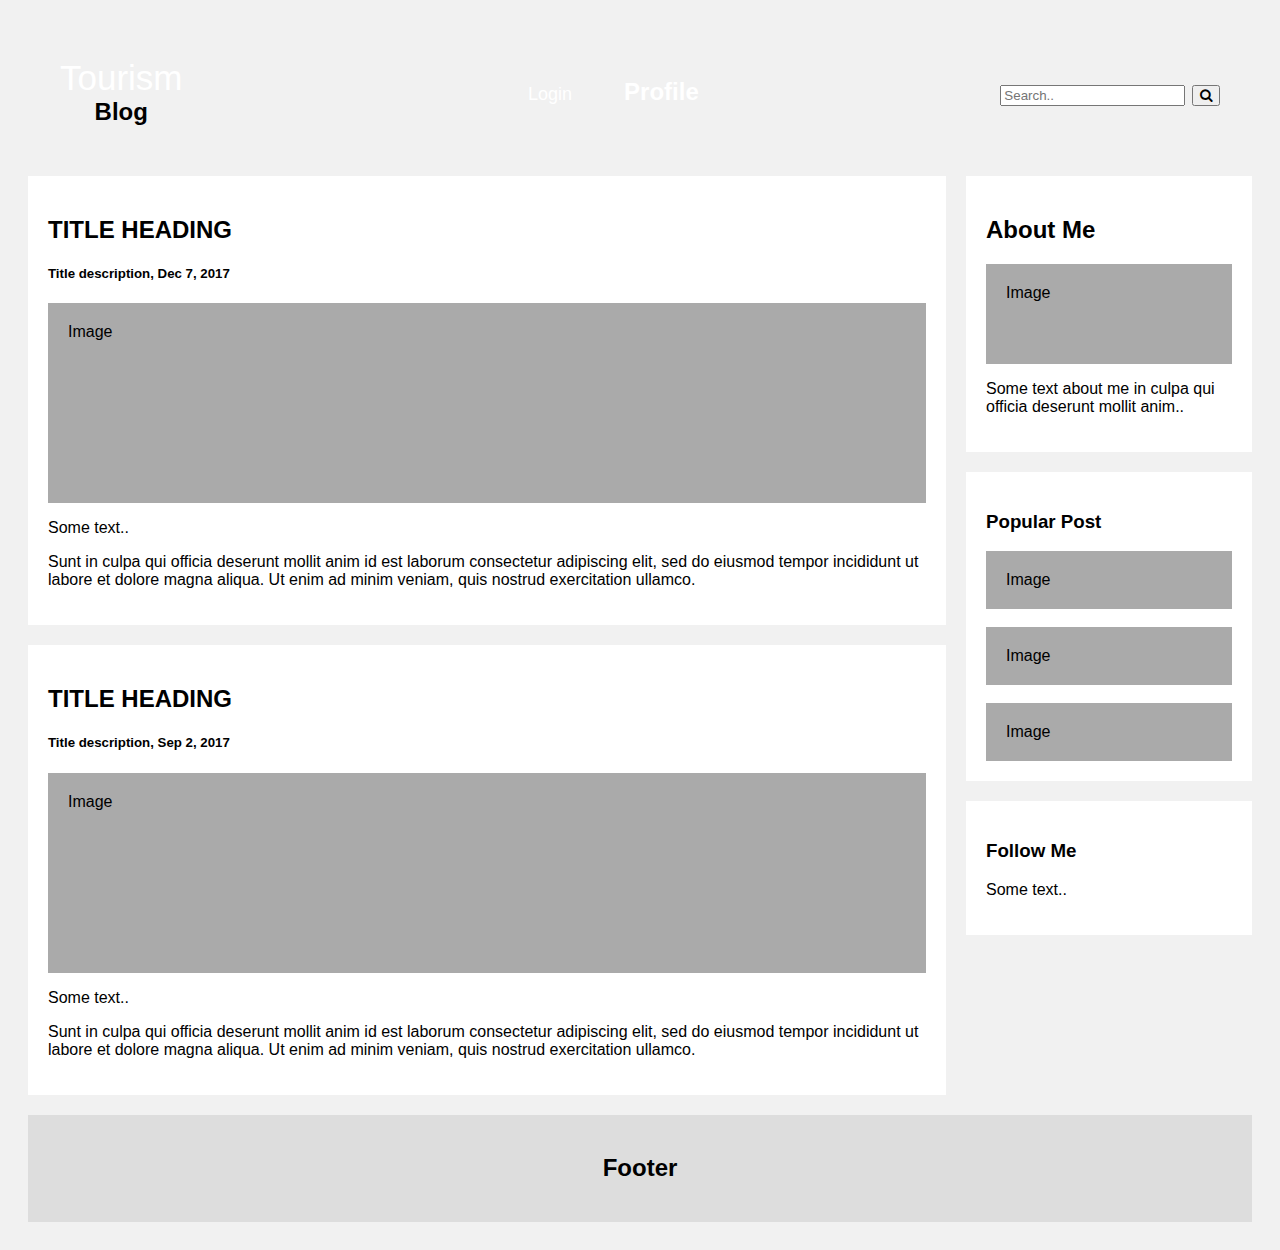
==== pages/blog.html @ 00a3f16c "add blog" ====
<!DOCTYPE html>
<html lang="en">

<head>
    <meta charset="UTF-8">
    <meta http-equiv="X-UA-Compatible" content="IE=edge">
    <meta name="viewport" content="width=device-width, initial-scale=1.0">
    <title>Blog</title>

    <link rel="stylesheet" href="../styles/navigation.css">
    <link rel="stylesheet" href="../styles/blog.css">
    <link rel="stylesheet" href="../styles/dropdown.css">

    <link rel="stylesheet" href="https://cdnjs.cloudflare.com/ajax/libs/font-awesome/4.7.0/css/font-awesome.min.css">
</head>

<body>
    <header class="header">
        <nav>
            <div class="nav-content">
                <div class="logo">
                    <a href="./index.html">Tourism</a>
                    <div>Blog</div>
                </div>
                <ul class="nav-links">
                    <li class="with-dropdown"><a href="./login.html" aria-haspopup="true">Login</a>
                        <ul class="dropdown" aria-label="submenu">
                            <li><a href="./registration.html">Register</a>
                            </li>
                        </ul>
                    </li>
                    <li class="user">Profile</li>
                </ul>

                <div class="search-container">
                    <form action="/action_page.php">
                        <input type="text" placeholder="Search.." name="search">
                        <button type="submit"><i class="fa fa-search"></i></button>
                    </form>
                </div>
            </div>
        </nav>
    </header>


    <div class="row">
        <div class="leftcolumn">
            <div class="card">
                <h2>TITLE HEADING</h2>
                <h5>Title description, Dec 7, 2017</h5>
                <div class="fakeimg" style="height:200px;">Image</div>
                <p>Some text..</p>
                <p>Sunt in culpa qui officia deserunt mollit anim id est laborum consectetur adipiscing elit, sed do
                    eiusmod tempor incididunt ut labore et dolore magna aliqua. Ut enim ad minim veniam, quis nostrud
                    exercitation ullamco.</p>
            </div>
            <div class="card">
                <h2>TITLE HEADING</h2>
                <h5>Title description, Sep 2, 2017</h5>
                <div class="fakeimg" style="height:200px;">Image</div>
                <p>Some text..</p>
                <p>Sunt in culpa qui officia deserunt mollit anim id est laborum consectetur adipiscing elit, sed do
                    eiusmod tempor incididunt ut labore et dolore magna aliqua. Ut enim ad minim veniam, quis nostrud
                    exercitation ullamco.</p>
            </div>
        </div>
        <div class="rightcolumn">
            <div class="card">
                <h2>About Me</h2>
                <div class="fakeimg" style="height:100px;">Image</div>
                <p>Some text about me in culpa qui officia deserunt mollit anim..</p>
            </div>
            <div class="card">
                <h3>Popular Post</h3>
                <div class="fakeimg">Image</div><br>
                <div class="fakeimg">Image</div><br>
                <div class="fakeimg">Image</div>
            </div>
            <div class="card">
                <h3>Follow Me</h3>
                <p>Some text..</p>
            </div>
        </div>
    </div>

    <div class="footer">
        <h2>Footer</h2>
    </div>

    <!-- <script src="../scripts/navMenu.js"></script> -->
</body>

</html>
---- styles/navigation.css ----
.header {
    text-align : center;
    width      : 100%;
    position   : absolute;
    top        : 100px;
    left       : 0;
    z-index    : 1000;
    font-size  : 24px;
    font-weight: 600;
}


nav {
    position: fixed;
    left    : 0;
    top     : 0;
    width   : 100%;

    padding: 10px;
}

.sticky {
    background: #fff;
}

nav .nav-content {
    display        : flex;
    align-items    : center;
    justify-content: space-between;
    height         : 100%;
    max-width      : 1160px;
    margin         : auto;
}

.nav-content .logo a {
    font-size      : 35px;
    font-weight    : 500;
    color          : #fff;
    text-decoration: none;
}


.nav-content .nav-links {
    display    : flex;
    align-items: center;
}

.nav-content .nav-links li {
    list-style: none;
    margin    : 0 8px;
}

.nav-links li a {
    font-size      : 18px;
    font-weight    : 500;
    color          : #fff;
    padding        : 10px 4px;
    text-decoration: none;
}

.sticky .nav-links li a,
.sticky .nav-content .logo a {
    color: black;
}
---- styles/blog.css ----
* {
    box-sizing: border-box;
}


.header {
    position: inherit;
}

nav {
    position: inherit;
}

/* Add a gray background color with some padding */
body {
    font-family: Arial;
    padding    : 20px;
    background : #f1f1f1;
}

/* Create two unequal columns that floats next to each other */
/* Left column */
.leftcolumn {
    float: left;
    width: 75%;
}

/* Right column */
.rightcolumn {
    float       : left;
    width       : 25%;
    padding-left: 20px;
}

/* Fake image */
.fakeimg {
    background-color: #aaa;
    width           : 100%;
    padding         : 20px;
}

/* Add a card effect for articles */
.card {
    background-color: white;
    padding         : 20px;
    margin-top      : 20px;
}

/* Clear floats after the columns */
.row:after {
    content: "";
    display: table;
    clear  : both;
}

/* Footer */
.footer {
    padding   : 20px;
    text-align: center;
    background: #ddd;
    margin-top: 20px;
}

/* Responsive layout - when the screen is less than 800px wide, make the two columns stack on top of each other instead of next to each other */
@media screen and (max-width: 800px) {

    .leftcolumn,
    .rightcolumn {
        width  : 100%;
        padding: 0;
    }
}
---- styles/dropdown.css ----
ul li ul {
    background: #b9b9b973;
    visibility: hidden;
    opacity   : 0;
    min-width : 5rem;
    position  : absolute;
    transition: all 0.5s ease;
    margin-top: 1rem;
    left      : 0;
    display   : none;
}

ul li:hover>ul,
ul li:focus-within>ul,
ul li ul:hover,
ul li ul:focus {
    visibility: visible;
    opacity   : 1;
    display   : block;
}

li  {
    color: #fff;
    
    display: block;
    float: left;
    padding: 1rem;
    position: relative;
    text-decoration: none;
    transition-duration: 0.5s;
  }
    
  li a {
    color: #fff;
  }

ul li ul li {
    clear: both;
    width: 100%;
}

li:hover,
li:focus-within {
    background: red;
    cursor    : pointer;
}
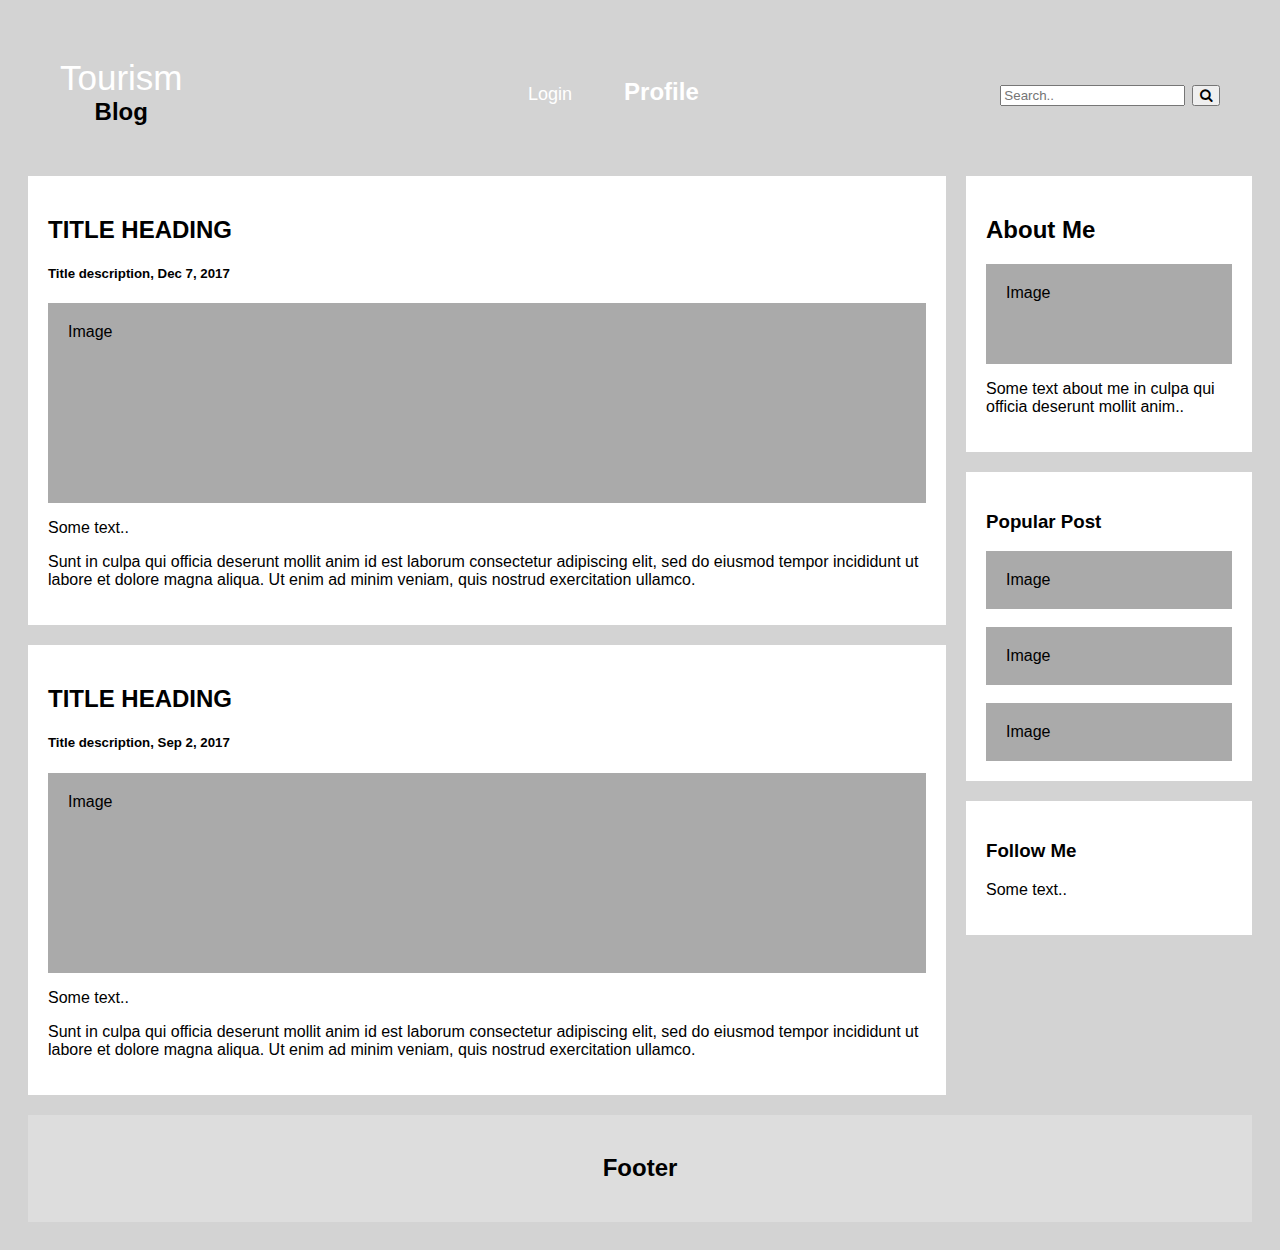
==== commit 0bde6f54: "Add card" ====
--- a/pages/blog.html
+++ b/pages/blog.html
@@ -10,6 +10,8 @@
     <link rel="stylesheet" href="../styles/navigation.css">
     <link rel="stylesheet" href="../styles/blog.css">
     <link rel="stylesheet" href="../styles/dropdown.css">
+
+    <link rel="stylesheet" href="../styles/card.css">
 
     <link rel="stylesheet" href="https://cdnjs.cloudflare.com/ajax/libs/font-awesome/4.7.0/css/font-awesome.min.css">
 </head>
@@ -42,17 +44,19 @@
         </nav>
     </header>
 
-
+    <!-- https://www.w3schools.com/howto/howto_css_blog_layout.asp -->
     <div class="row">
         <div class="leftcolumn">
             <div class="card">
-                <h2>TITLE HEADING</h2>
+                <a href="./card.html">
+                    <h2>TITLE HEADING</h2>
                 <h5>Title description, Dec 7, 2017</h5>
                 <div class="fakeimg" style="height:200px;">Image</div>
                 <p>Some text..</p>
                 <p>Sunt in culpa qui officia deserunt mollit anim id est laborum consectetur adipiscing elit, sed do
                     eiusmod tempor incididunt ut labore et dolore magna aliqua. Ut enim ad minim veniam, quis nostrud
                     exercitation ullamco.</p>
+                </a>
             </div>
             <div class="card">
                 <h2>TITLE HEADING</h2>
--- a/styles/blog.css
+++ b/styles/blog.css
@@ -3,13 +3,6 @@
 }
 
 
-.header {
-    position: inherit;
-}
-
-nav {
-    position: inherit;
-}
 
 /* Add a gray background color with some padding */
 body {
@@ -32,18 +25,9 @@
     padding-left: 20px;
 }
 
-/* Fake image */
-.fakeimg {
-    background-color: #aaa;
-    width           : 100%;
-    padding         : 20px;
-}
-
-/* Add a card effect for articles */
-.card {
-    background-color: white;
-    padding         : 20px;
-    margin-top      : 20px;
+a {
+    color: black;
+    text-decoration: none;
 }
 
 /* Clear floats after the columns */
--- a/styles/card.css
+++ b/styles/card.css
@@ -0,0 +1,29 @@
+* {
+    box-sizing: border-box;
+}
+
+body {
+    background-color: lightgray;
+}
+
+.header {
+    position: inherit;
+}
+
+nav {
+    position: inherit;
+}
+
+/* Fake image */
+.fakeimg {
+    background-color: #aaa;
+    width           : 100%;
+    padding         : 20px;
+}
+
+/* Add a card effect for articles */
+.card {
+    background-color: white;
+    padding         : 20px;
+    margin-top      : 20px;
+}
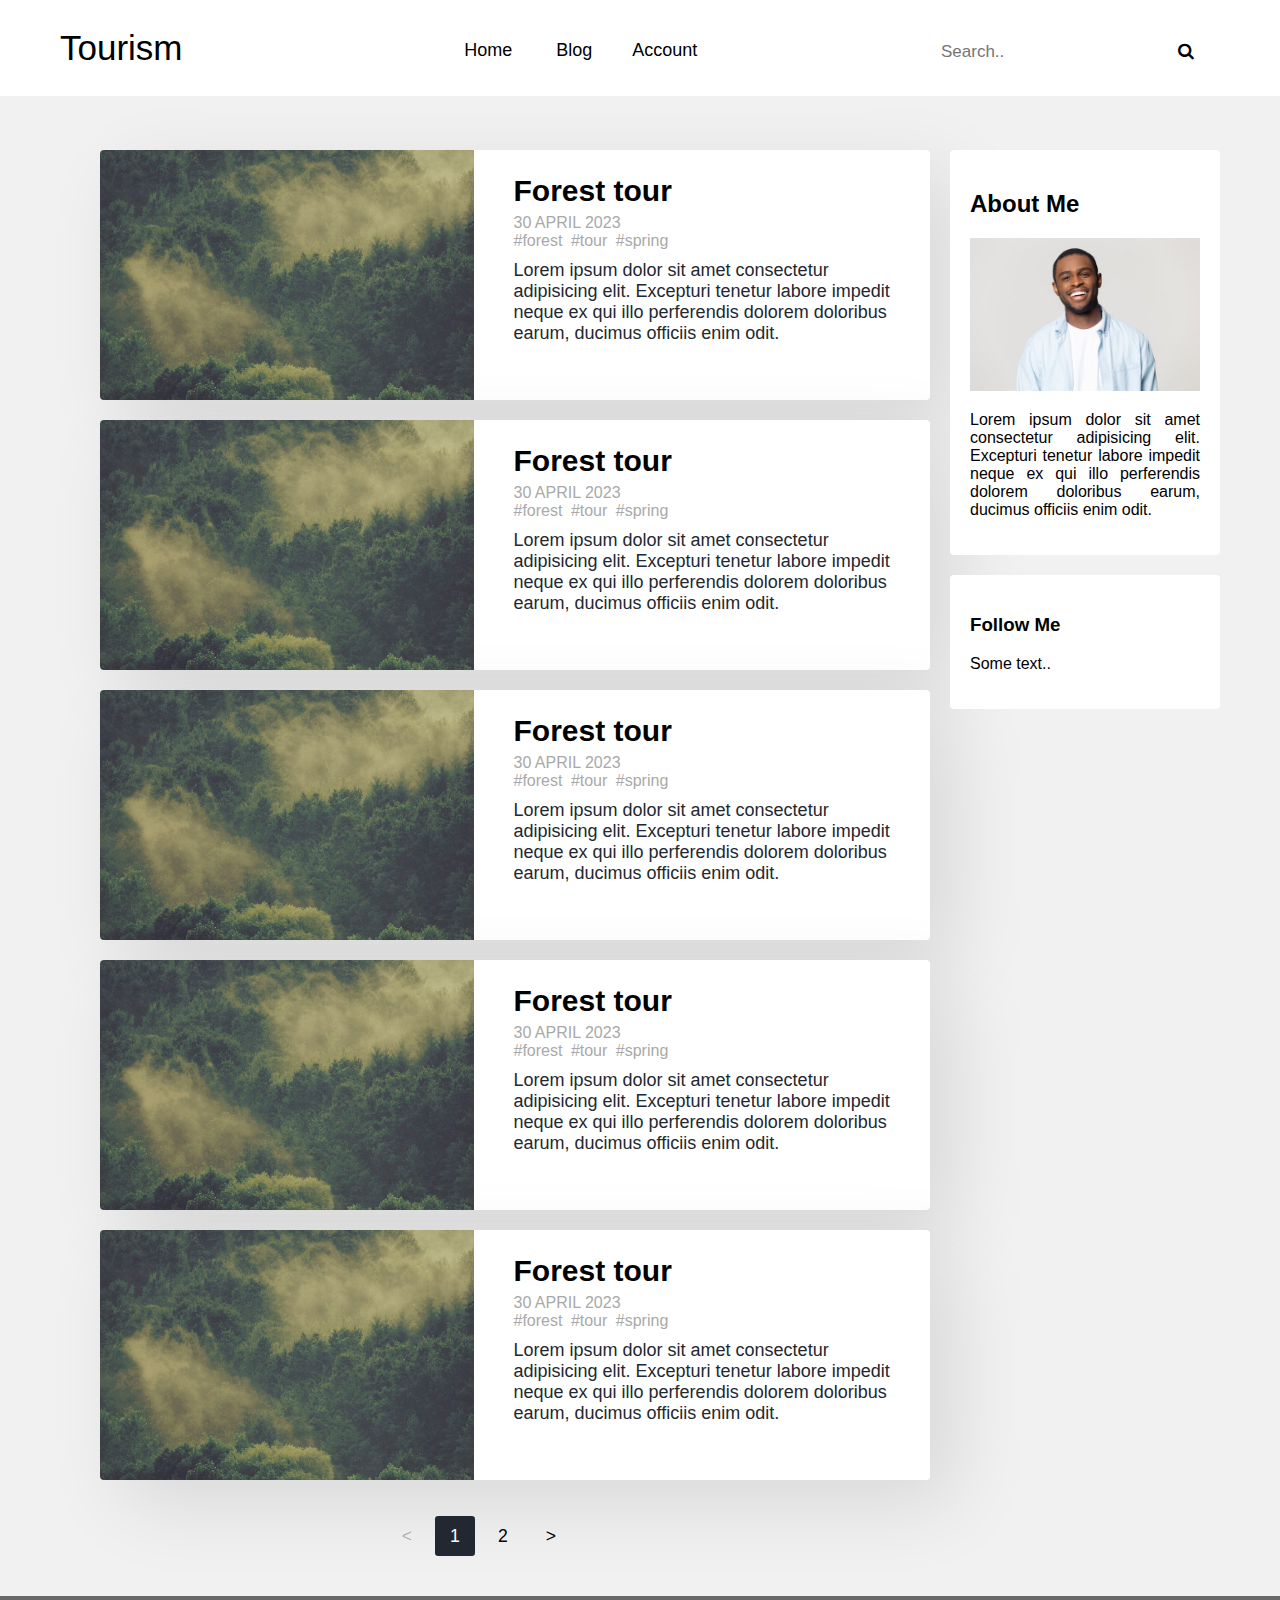
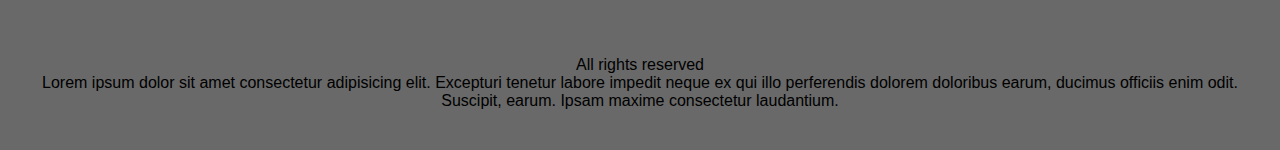
==== commit 16be2d0b: "design" ====
--- a/pages/blog.html
+++ b/pages/blog.html
@@ -10,30 +10,32 @@
     <link rel="stylesheet" href="../styles/navigation.css">
     <link rel="stylesheet" href="../styles/blog.css">
     <link rel="stylesheet" href="../styles/dropdown.css">
-
-    <link rel="stylesheet" href="../styles/card.css">
+    <link rel="stylesheet" href="../styles/searchbar.css">
+    <link rel="stylesheet" href="../styles/pagination.css">
+
 
     <link rel="stylesheet" href="https://cdnjs.cloudflare.com/ajax/libs/font-awesome/4.7.0/css/font-awesome.min.css">
 </head>
 
 <body>
     <header class="header">
-        <nav>
+        <nav class="head-nav">
             <div class="nav-content">
                 <div class="logo">
                     <a href="./index.html">Tourism</a>
-                    <div>Blog</div>
                 </div>
                 <ul class="nav-links">
-                    <li class="with-dropdown"><a href="./login.html" aria-haspopup="true">Login</a>
-                        <ul class="dropdown" aria-label="submenu">
-                            <li><a href="./registration.html">Register</a>
-                            </li>
-                        </ul>
-                    </li>
-                    <li class="user">Profile</li>
+                    <li><a href="./index.html">Home</a></li>
+                    <li><a href="./blog.html">Blog</a></li>
+                    <div class="dropdown">
+                        <button class="dropbtn">Account</button>
+                        <div class="dropdown-content">
+                            <a href="./login.html">Login</a>
+                            <a href="./registration.html">Registration</a>
+                        </div>
+                    </div>
                 </ul>
-
+                <!--https://www.w3schools.com/howto/howto_css_searchbar.asp-->
                 <div class="search-container">
                     <form action="/action_page.php">
                         <input type="text" placeholder="Search.." name="search">
@@ -44,41 +46,202 @@
         </nav>
     </header>
 
-    <!-- https://www.w3schools.com/howto/howto_css_blog_layout.asp -->
+
     <div class="row">
         <div class="leftcolumn">
-            <div class="card">
-                <a href="./card.html">
-                    <h2>TITLE HEADING</h2>
-                <h5>Title description, Dec 7, 2017</h5>
-                <div class="fakeimg" style="height:200px;">Image</div>
-                <p>Some text..</p>
-                <p>Sunt in culpa qui officia deserunt mollit anim id est laborum consectetur adipiscing elit, sed do
-                    eiusmod tempor incididunt ut labore et dolore magna aliqua. Ut enim ad minim veniam, quis nostrud
-                    exercitation ullamco.</p>
-                </a>
-            </div>
-            <div class="card">
-                <h2>TITLE HEADING</h2>
-                <h5>Title description, Sep 2, 2017</h5>
-                <div class="fakeimg" style="height:200px;">Image</div>
-                <p>Some text..</p>
-                <p>Sunt in culpa qui officia deserunt mollit anim id est laborum consectetur adipiscing elit, sed do
-                    eiusmod tempor incididunt ut labore et dolore magna aliqua. Ut enim ad minim veniam, quis nostrud
-                    exercitation ullamco.</p>
-            </div>
+            <ul id="paginated-list" data-current-page="1" aria-live="polite">
+                <div class="card123">
+                    <img src="../img/intro.jpg" class="card__image" alt="brown couch" />
+                    <div class="card__content">
+                        <h4 class="card__title">Forest tour</h4>
+                        <time datetime="2021-03-30" class="card__date">30 april 2023</time>
+                        <div calss="links">
+                            <a>#forest</a>
+                            <a>#tour</a>
+                            <a>#spring</a>
+                        </div>
+
+                        <p>
+                            Lorem ipsum dolor sit amet consectetur adipisicing elit. Excepturi tenetur labore impedit neque ex qui illo
+                            perferendis dolorem doloribus earum, ducimus officiis enim odit.
+                        </p>
+                    </div>
+                </div>
+                <div class="card123">
+                    <img src="../img/intro.jpg" class="card__image" alt="brown couch" />
+                    <div class="card__content">
+                        <h4 class="card__title">Forest tour</h4>
+                        <time datetime="2021-03-30" class="card__date">30 april 2023</time>
+                        <div calss="links">
+                            <a>#forest</a>
+                            <a>#tour</a>
+                            <a>#spring</a>
+                        </div>
+
+                        <p>
+                            Lorem ipsum dolor sit amet consectetur adipisicing elit. Excepturi tenetur labore impedit neque ex qui illo
+                            perferendis dolorem doloribus earum, ducimus officiis enim odit.
+                        </p>
+                    </div>
+                </div>
+                <div class="card123">
+                    <img src="../img/intro.jpg" class="card__image" alt="brown couch" />
+                    <div class="card__content">
+                        <h4 class="card__title">Forest tour</h4>
+                        <time datetime="2021-03-30" class="card__date">30 april 2023</time>
+                        <div calss="links">
+                            <a>#forest</a>
+                            <a>#tour</a>
+                            <a>#spring</a>
+                        </div>
+
+                        <p>
+                            Lorem ipsum dolor sit amet consectetur adipisicing elit. Excepturi tenetur labore impedit neque ex qui illo
+                            perferendis dolorem doloribus earum, ducimus officiis enim odit.
+                        </p>
+                    </div>
+                </div>
+                <div class="card123">
+                    <img src="../img/intro.jpg" class="card__image" alt="brown couch" />
+                    <div class="card__content">
+                        <h4 class="card__title">Forest tour</h4>
+                        <time datetime="2021-03-30" class="card__date">30 april 2023</time>
+                        <div calss="links">
+                            <a>#forest</a>
+                            <a>#tour</a>
+                            <a>#spring</a>
+                        </div>
+
+                        <p>
+                            Lorem ipsum dolor sit amet consectetur adipisicing elit. Excepturi tenetur labore impedit neque ex qui illo
+                            perferendis dolorem doloribus earum, ducimus officiis enim odit.
+                        </p>
+                    </div>
+                </div>
+                <div class="card123">
+                    <img src="../img/intro.jpg" class="card__image" alt="brown couch" />
+                    <div class="card__content">
+                        <h4 class="card__title">Forest tour</h4>
+                        <time datetime="2021-03-30" class="card__date">30 april 2023</time>
+                        <div calss="links">
+                            <a>#forest</a>
+                            <a>#tour</a>
+                            <a>#spring</a>
+                        </div>
+
+                        <p>
+                            Lorem ipsum dolor sit amet consectetur adipisicing elit. Excepturi tenetur labore impedit neque ex qui illo
+                            perferendis dolorem doloribus earum, ducimus officiis enim odit.
+                        </p>
+                    </div>
+                </div>
+                <div class="card123">
+                    <img src="../img/intro.jpg" class="card__image" alt="brown couch" />
+                    <div class="card__content">
+                        <h4 class="card__title">Forest tour</h4>
+                        <time datetime="2021-03-30" class="card__date">30 april 2023</time>
+                        <div calss="links">
+                            <a>#forest</a>
+                            <a>#tour</a>
+                            <a>#spring</a>
+                        </div>
+
+                        <p>
+                            Lorem ipsum dolor sit amet consectetur adipisicing elit. Excepturi tenetur labore impedit neque ex qui illo
+                            perferendis dolorem doloribus earum, ducimus officiis enim odit.
+                        </p>
+                    </div>
+                </div>
+                <div class="card123">
+                    <img src="../img/intro.jpg" class="card__image" alt="brown couch" />
+                    <div class="card__content">
+                        <h4 class="card__title">Forest tour</h4>
+                        <time datetime="2021-03-30" class="card__date">30 april 2023</time>
+                        <div calss="links">
+                            <a>#forest</a>
+                            <a>#tour</a>
+                            <a>#spring</a>
+                        </div>
+
+                        <p>
+                            Lorem ipsum dolor sit amet consectetur adipisicing elit. Excepturi tenetur labore impedit neque ex qui illo
+                            perferendis dolorem doloribus earum, ducimus officiis enim odit.
+                        </p>
+                    </div>
+                </div>
+                <div class="card123">
+                    <img src="../img/intro.jpg" class="card__image" alt="brown couch" />
+                    <div class="card__content">
+                        <h4 class="card__title">Forest tour</h4>
+                        <time datetime="2021-03-30" class="card__date">30 april 2023</time>
+                        <div calss="links">
+                            <a>#forest</a>
+                            <a>#tour</a>
+                            <a>#spring</a>
+                        </div>
+
+                        <p>
+                            Lorem ipsum dolor sit amet consectetur adipisicing elit. Excepturi tenetur labore impedit neque ex qui illo
+                            perferendis dolorem doloribus earum, ducimus officiis enim odit.
+                        </p>
+                    </div>
+                </div>
+                <div class="card123">
+                    <img src="../img/intro.jpg" class="card__image" alt="brown couch" />
+                    <div class="card__content">
+                        <h4 class="card__title">Forest tour</h4>
+                        <time datetime="2021-03-30" class="card__date">30 april 2023</time>
+                        <div calss="links">
+                            <a>#forest</a>
+                            <a>#tour</a>
+                            <a>#spring</a>
+                        </div>
+
+                        <p>
+                            Lorem ipsum dolor sit amet consectetur adipisicing elit. Excepturi tenetur labore impedit neque ex qui illo
+                            perferendis dolorem doloribus earum, ducimus officiis enim odit.
+                        </p>
+                    </div>
+                </div><div class="card123 hiden">
+                    <img src="../img/intro.jpg" class="card__image" alt="brown couch" />
+                    <div class="card__content">
+                        <h4 class="card__title">Forest tour</h4>
+                        <time datetime="2021-03-30" class="card__date">30 april 2023</time>
+                        <div calss="links">
+                            <a>#forest</a>
+                            <a>#tour</a>
+                            <a>#spring</a>
+                        </div>
+
+                        <p>
+                            123Lorem ipsum dolor sit amet consectetur adipisicing elit. Excepturi tenetur labore impedit neque ex qui illo
+                            perferendis dolorem doloribus earum, ducimus officiis enim odit.
+                        </p>
+                    </div>
+                </div>
+            </ul>
+            <nav class="pagination-container">
+                  <button class="pagination-button" id="prev-button" aria-label="Previous page" title="Previous page">
+                        &lt;
+                  </button>
+
+                  <div id="pagination-numbers">
+
+                  </div>
+
+                  <button class="pagination-button" id="next-button" aria-label="Next page" title="Next page">
+                        &gt;
+                  </button>
+            </nav>
         </div>
         <div class="rightcolumn">
             <div class="card">
                 <h2>About Me</h2>
-                <div class="fakeimg" style="height:100px;">Image</div>
-                <p>Some text about me in culpa qui officia deserunt mollit anim..</p>
-            </div>
-            <div class="card">
-                <h3>Popular Post</h3>
-                <div class="fakeimg">Image</div><br>
-                <div class="fakeimg">Image</div><br>
-                <div class="fakeimg">Image</div>
+                <img src="../img/man-img.jpg" class="about-img" alt="brown couch" />
+                <p>
+                    Lorem ipsum dolor sit amet consectetur adipisicing elit. Excepturi tenetur labore impedit neque ex qui illo
+                    perferendis dolorem doloribus earum, ducimus officiis enim odit.
+                </p>
             </div>
             <div class="card">
                 <h3>Follow Me</h3>
@@ -87,11 +250,18 @@
         </div>
     </div>
 
+
+
     <div class="footer">
-        <h2>Footer</h2>
+        <footer class="footer">
+            All rights reserved<br />
+            Lorem ipsum dolor sit amet consectetur adipisicing elit. Excepturi tenetur labore impedit neque ex qui illo
+            perferendis dolorem doloribus earum, ducimus officiis enim odit. Suscipit, earum. Ipsam maxime consectetur
+            laudantium.
+        </footer>
     </div>
 
-    <!-- <script src="../scripts/navMenu.js"></script> -->
+    <script src="../scripts/pagination.js"></script>
 </body>
 
 </html>
--- a/styles/navigation.css
+++ b/styles/navigation.css
@@ -10,20 +10,18 @@
 }
 
 
-nav {
+.head-nav {
     position: fixed;
-    left    : 0;
-    top     : 0;
-    width   : 100%;
-
+    left: 0;
+    top: 0;
+    width: 100%;
+    background: #fff;
     padding: 10px;
 }
 
-.sticky {
-    background: #fff;
-}
 
-nav .nav-content {
+
+.head-nav .nav-content {
     display        : flex;
     align-items    : center;
     justify-content: space-between;
@@ -33,9 +31,9 @@
 }
 
 .nav-content .logo a {
-    font-size      : 35px;
-    font-weight    : 500;
-    color          : #fff;
+    font-size: 35px;
+    font-weight: 500;
+    color: black;
     text-decoration: none;
 }
 
@@ -47,18 +45,20 @@
 
 .nav-content .nav-links li {
     list-style: none;
-    margin    : 0 8px;
+    margin    : 0 18px;
 }
 
 .nav-links li a {
-    font-size      : 18px;
-    font-weight    : 500;
-    color          : #fff;
-    padding        : 10px 4px;
+    font-size: 18px;
+    font-weight: 500;
+    color: black;
+    padding: 10px 4px;
     text-decoration: none;
 }
 
-.sticky .nav-links li a,
-.sticky .nav-content .logo a {
-    color: black;
+.nav-links li a:hover {
+    text-decoration: underline black;
 }
+
+
+
--- a/styles/blog.css
+++ b/styles/blog.css
@@ -3,13 +3,20 @@
 }
 
 
+.header {
+    position: inherit;
+}
+
 
 /* Add a gray background color with some padding */
 body {
-    font-family: Arial;
-    padding    : 20px;
-    background : #f1f1f1;
+    font-family: 'Open Sans', sans-serif;
+    font-size: 16px;
+    background: #f1f1f1;
+    margin: 0;
 }
+
+
 
 /* Create two unequal columns that floats next to each other */
 /* Left column */
@@ -25,9 +32,111 @@
     padding-left: 20px;
 }
 
-a {
-    color: black;
-    text-decoration: none;
+/* Fake image */
+.fakeimg {
+    background-color: #aaa;
+    width           : 100%;
+    padding         : 20px;
+}
+
+/* Add a card effect for articles */
+.card {
+    background-color: white;
+    padding         : 20px;
+    margin-top      : 20px;
+    border-radius: 4px;
+}
+
+.card p{
+    text-align: justify;
+}
+
+.card123 {
+    border-radius: 4px;
+    max-width: 960px;
+    box-shadow: 24px 24px 80px rgba(0,0,0,0.1);
+    /*  padding: 20px 20px 28px 20px;*/
+    box-sizing: border-box;
+    display: flex;
+    flex-direction: row;
+    align-items: start;
+    margin-top: 20px;
+    /*padding: 32px;*/
+    background-color: white;
+    min-height: 250px;
+}
+
+.card__image {
+    border-bottom-left-radius: 4px;
+    border-top-left-radius: 4px;
+    max-height: 200px;
+    object-fit: cover;
+    width: 45%;
+    min-height: 250px;
+    margin-bottom: 0;
+}
+
+.card__content {
+    width: 55%;
+    padding: 24px;
+    padding-left: 40px;
+}
+
+.card__content a {
+    margin-right: 4px;
+    font-size: 16px;
+    font-weight: normal;
+    color: #A9A9A9;
+}
+
+.card__content a:hover {
+     color: #222831;
+}
+
+.card__content p {
+    font-size: 18px;
+    font-weight: normal;
+    margin: 10px 0 10px 0;
+    color: #222831;
+}
+
+.card__date {
+    display: block;
+    text-transform: uppercase;
+    font-size: 16px;
+    font-weight: 100;
+    /*    margin-bottom: 6px;*/
+    margin-top: 6px;
+    color: #A9A9A9;
+}
+
+.card__title {
+    box-decoration-break: clone;
+    font-size: 30px;
+    margin: 0;
+    font-weight: 600;
+    padding: 0 4px;
+    margin-left: -4px;
+}
+
+.links {
+    display: flex;
+    align-items: normal;
+
+}
+
+.about-img {
+    width: 100%;
+}
+
+.row {
+    padding-top: 130px;
+    display: flex;
+    align-items: normal;
+    justify-content: space-between;
+    height: 100%;
+    max-width: 1160px;
+    margin: auto;
 }
 
 /* Clear floats after the columns */
@@ -39,9 +148,9 @@
 
 /* Footer */
 .footer {
-    padding   : 20px;
+    padding: 20px;
     text-align: center;
-    background: #ddd;
+    background: #696969;
     margin-top: 20px;
 }
 
--- a/styles/dropdown.css
+++ b/styles/dropdown.css
@@ -1,46 +1,50 @@
-ul li ul {
-    background: #b9b9b973;
-    visibility: hidden;
-    opacity   : 0;
-    min-width : 5rem;
-    position  : absolute;
-    transition: all 0.5s ease;
-    margin-top: 1rem;
-    left      : 0;
-    display   : none;
+.dropbtn {
+    background-color: white;
+    color: black;
+    padding: 0 18px;
+    font-size: 18px;
+    font-weight: 500;
+    border: none;
 }
 
-ul li:hover>ul,
-ul li:focus-within>ul,
-ul li ul:hover,
-ul li ul:focus {
-    visibility: visible;
-    opacity   : 1;
-    display   : block;
+    .dropbtn:hover {
+        text-decoration: underline black;
+    }
+
+/* The container <div> - needed to position the dropdown content */
+.dropdown {
+    position: relative;
+    display: inline-block;
 }
 
-li  {
-    color: #fff;
-    
-    display: block;
-    float: left;
-    padding: 1rem;
-    position: relative;
-    text-decoration: none;
-    transition-duration: 0.5s;
-  }
-    
-  li a {
-    color: #fff;
-  }
-
-ul li ul li {
-    clear: both;
-    width: 100%;
+/* Dropdown Content (Hidden by Default) */
+.dropdown-content {
+    display: none;
+    position: absolute;
+    background-color: white;
+    min-width: 160px;
+    box-shadow: 0px 8px 16px 0px rgba(0,0,0,0.2);
+    z-index: 1;
 }
 
-li:hover,
-li:focus-within {
-    background: red;
-    cursor    : pointer;
+    /* Links inside the dropdown */
+    .dropdown-content a {
+        color: black;
+        font-size: 18px;
+        font-weight: 500;
+        padding: 12px 18px;
+        text-decoration: none;
+        text-align: left;
+        display: block;
+    }
+
+        /* Change color of dropdown links on hover */
+        .dropdown-content a:hover {
+            text-decoration: underline black;
+        }
+
+/* Show the dropdown menu on hover */
+.dropdown:hover .dropdown-content {
+    display: block;
 }
+
--- a/styles/searchbar.css
+++ b/styles/searchbar.css
@@ -0,0 +1,46 @@
+.nav-content .search-container {
+    float: right;
+}
+
+.nav-content input[type=text] {
+    padding   : 6px;
+    margin-top: 8px;
+    font-size : 17px;
+    border    : none;
+}
+
+.nav-content .search-container button {
+    float       : right;
+    padding     : 6px 10px;
+    margin-top  : 8px;
+    margin-right: 16px;
+    background  : white;
+    font-size   : 17px;
+    border      : none;
+    cursor      : pointer;
+}
+
+.nav-content .search-container button:hover {
+    background: #ccc;
+}
+
+@media screen and (max-width: 600px) {
+    .nav-content .search-container {
+        float: none;
+    }
+
+    .nav-content a,
+    .nav-content input[type=text],
+    .nav-content .search-container button {
+        float     : none;
+        display   : block;
+        text-align: left;
+        width     : 100%;
+        margin    : 0;
+        padding   : 14px;
+    }
+
+    .nav-content input[type=text] {
+        border: 1px solid #ccc;
+    }
+}
--- a/styles/pagination.css
+++ b/styles/pagination.css
@@ -0,0 +1,35 @@
+.pagination-container {
+    width: calc(100% - 2rem);
+    display: flex;
+    align-items: center;
+    
+    bottom: 0;
+    padding: 1rem 0;
+    justify-content: center;
+}
+
+.pagination-number,
+.pagination-button {
+    font-size: 1.1rem;
+    background-color: transparent;
+    border: none;
+    margin: 0.25rem 0.25rem;
+    cursor: pointer;
+    height: 2.5rem;
+    width: 2.5rem;
+    border-radius: .2rem;
+}
+
+    .pagination-number:hover,
+    .pagination-button:not(.disabled):hover {
+        background: #fff;
+    }
+
+    .pagination-number.active {
+        color: #fff;
+        background: #222831;
+    }
+
+.hidden {
+    display: none;
+}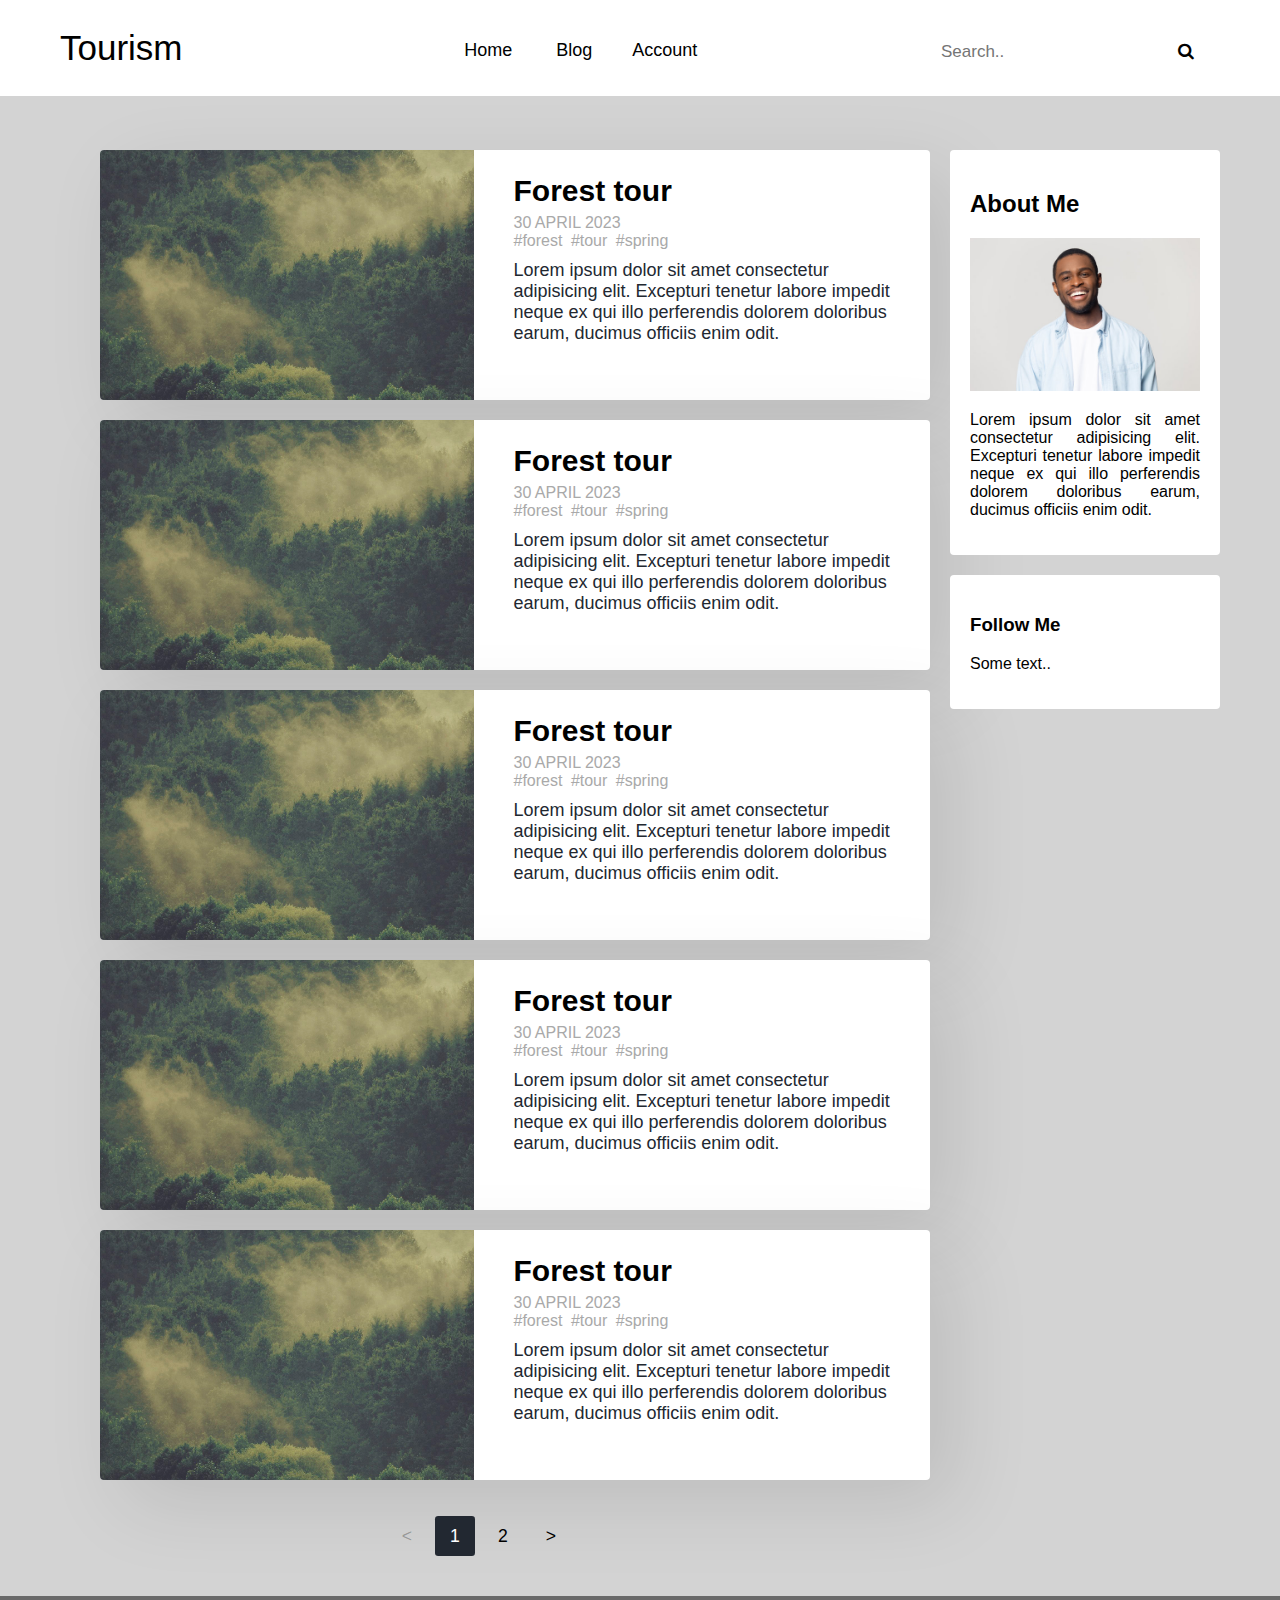
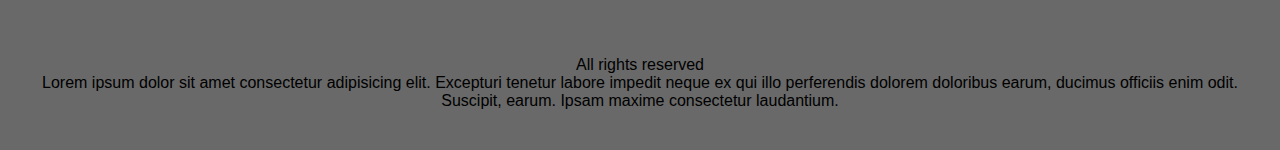
==== commit e2da6546: "Merge branch 'master' into nik-front" ====
--- a/pages/blog.html
+++ b/pages/blog.html
@@ -13,6 +13,8 @@
     <link rel="stylesheet" href="../styles/searchbar.css">
     <link rel="stylesheet" href="../styles/pagination.css">
 
+
+    <link rel="stylesheet" href="../styles/card.css">
 
     <link rel="stylesheet" href="https://cdnjs.cloudflare.com/ajax/libs/font-awesome/4.7.0/css/font-awesome.min.css">
 </head>
@@ -46,7 +48,7 @@
         </nav>
     </header>
 
-
+    <!-- https://www.w3schools.com/howto/howto_css_blog_layout.asp -->
     <div class="row">
         <div class="leftcolumn">
             <ul id="paginated-list" data-current-page="1" aria-live="polite">
@@ -233,6 +235,7 @@
                         &gt;
                   </button>
             </nav>
+
         </div>
         <div class="rightcolumn">
             <div class="card">
--- a/styles/blog.css
+++ b/styles/blog.css
@@ -3,9 +3,11 @@
 }
 
 
+
 .header {
     position: inherit;
 }
+
 
 
 /* Add a gray background color with some padding */
--- a/styles/card.css
+++ b/styles/card.css
@@ -0,0 +1,29 @@
+* {
+    box-sizing: border-box;
+}
+
+body {
+    background-color: lightgray;
+}
+
+.header {
+    position: inherit;
+}
+
+nav {
+    position: inherit;
+}
+
+/* Fake image */
+.fakeimg {
+    background-color: #aaa;
+    width           : 100%;
+    padding         : 20px;
+}
+
+/* Add a card effect for articles */
+.card {
+    background-color: white;
+    padding         : 20px;
+    margin-top      : 20px;
+}
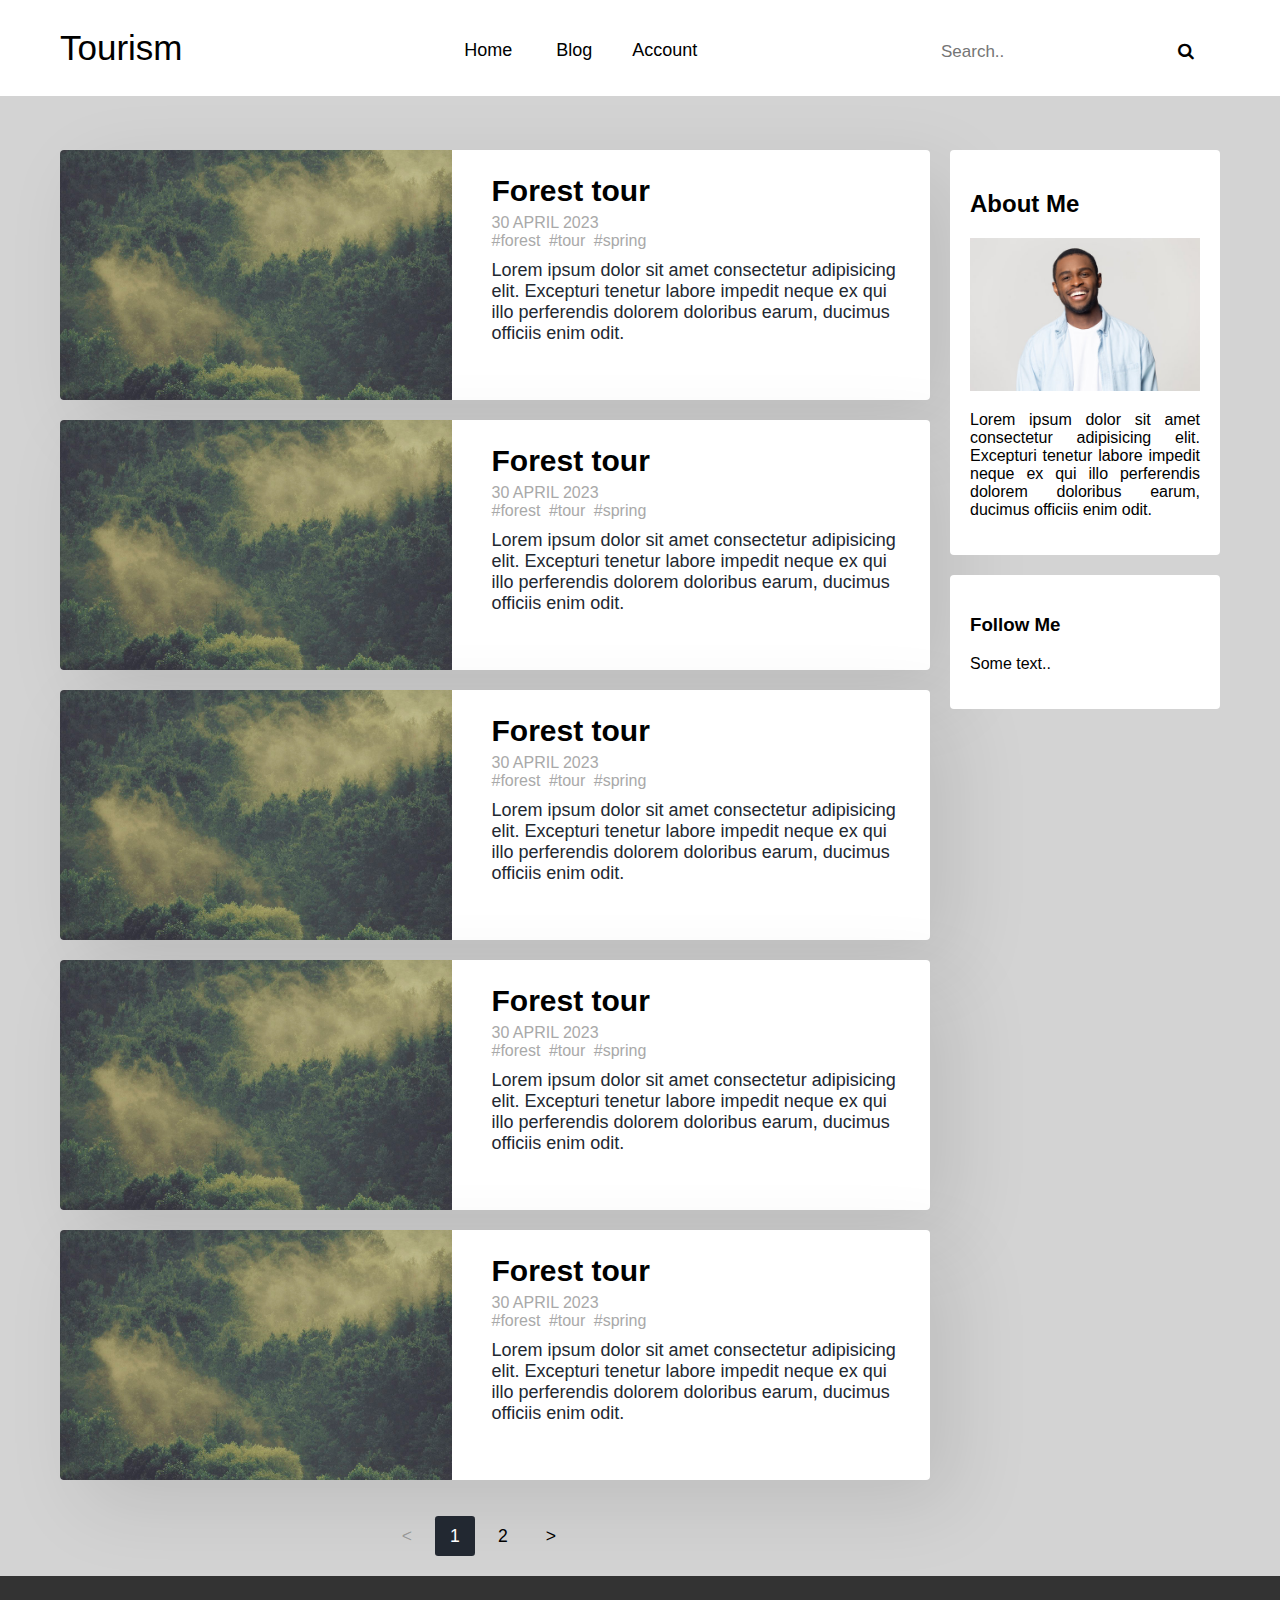
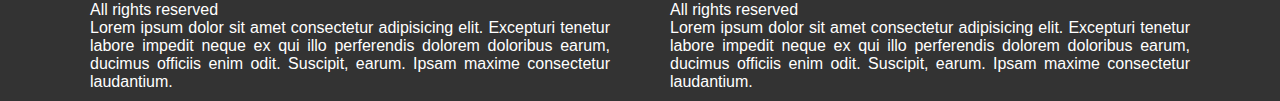
==== commit 3f89b089: "design-midnight" ====
--- a/pages/blog.html
+++ b/pages/blog.html
@@ -12,6 +12,7 @@
     <link rel="stylesheet" href="../styles/dropdown.css">
     <link rel="stylesheet" href="../styles/searchbar.css">
     <link rel="stylesheet" href="../styles/pagination.css">
+    <link rel="stylesheet" href="../styles/img-prev.css">
 
 
     <link rel="stylesheet" href="../styles/card.css">
@@ -34,6 +35,7 @@
                         <div class="dropdown-content">
                             <a href="./login.html">Login</a>
                             <a href="./registration.html">Registration</a>
+                            <a href="./user.html">User</a>
                         </div>
                     </div>
                 </ul>
@@ -204,7 +206,8 @@
                             perferendis dolorem doloribus earum, ducimus officiis enim odit.
                         </p>
                     </div>
-                </div><div class="card123 hiden">
+                </div>
+                <div class="card123 hiden">
                     <img src="../img/intro.jpg" class="card__image" alt="brown couch" />
                     <div class="card__content">
                         <h4 class="card__title">Forest tour</h4>
@@ -223,24 +226,32 @@
                 </div>
             </ul>
             <nav class="pagination-container">
-                  <button class="pagination-button" id="prev-button" aria-label="Previous page" title="Previous page">
-                        &lt;
-                  </button>
-
-                  <div id="pagination-numbers">
-
-                  </div>
-
-                  <button class="pagination-button" id="next-button" aria-label="Next page" title="Next page">
-                        &gt;
-                  </button>
+                <button class="pagination-button" id="prev-button" aria-label="Previous page" title="Previous page">
+                    &lt;
+                </button>
+
+                <div id="pagination-numbers">
+
+                </div>
+
+                <button class="pagination-button" id="next-button" aria-label="Next page" title="Next page">
+                    &gt;
+                </button>
             </nav>
 
         </div>
         <div class="rightcolumn">
             <div class="card">
                 <h2>About Me</h2>
-                <img src="../img/man-img.jpg" class="about-img" alt="brown couch" />
+                <!--<img src="../img/man-img.jpg" class="about-img" alt="brown couch" />-->
+                <img id="about-img" src="../img/man-img.jpg" class="about-img" alt="Man">
+
+                <!-- The Modal -->
+                <div id="myModal" class="modal">
+                    <span class="close">&times;</span>
+                    <img class="modal-content" id="img01">
+                    <div id="caption"></div>
+                </div>
                 <p>
                     Lorem ipsum dolor sit amet consectetur adipisicing elit. Excepturi tenetur labore impedit neque ex qui illo
                     perferendis dolorem doloribus earum, ducimus officiis enim odit.
@@ -255,16 +266,25 @@
 
 
 
-    <div class="footer">
-        <footer class="footer">
-            All rights reserved<br />
-            Lorem ipsum dolor sit amet consectetur adipisicing elit. Excepturi tenetur labore impedit neque ex qui illo
-            perferendis dolorem doloribus earum, ducimus officiis enim odit. Suscipit, earum. Ipsam maxime consectetur
-            laudantium.
-        </footer>
-    </div>
+    <footer class="footer">
+        <div class="footer-content">
+            <div class="footer-item">
+                All rights reserved<br />
+                Lorem ipsum dolor sit amet consectetur adipisicing elit. Excepturi tenetur labore impedit neque ex qui illo
+                perferendis dolorem doloribus earum, ducimus officiis enim odit. Suscipit, earum. Ipsam maxime consectetur
+                laudantium.
+            </div>
+            <div class="footer-item">
+                All rights reserved<br />
+                Lorem ipsum dolor sit amet consectetur adipisicing elit. Excepturi tenetur labore impedit neque ex qui illo
+                perferendis dolorem doloribus earum, ducimus officiis enim odit. Suscipit, earum. Ipsam maxime consectetur
+                laudantium.
+            </div>
+        </div>
+    </footer>
 
     <script src="../scripts/pagination.js"></script>
+    <script src="../scripts/prev-picture.js"></script>
 </body>
 
 </html>
--- a/styles/navigation.css
+++ b/styles/navigation.css
@@ -61,4 +61,105 @@
 }
 
 
+.nav-content .search-container {
+    float: right;
+}
 
+.nav-content input[type=text] {
+    padding: 6px;
+    margin-top: 8px;
+    font-size: 17px;
+    border: none;
+}
+
+.nav-content .search-container button {
+    float: right;
+    padding: 6px 10px;
+    margin-top: 8px;
+    margin-right: 16px;
+    background: white;
+    font-size: 17px;
+    border: none;
+    cursor: pointer;
+}
+
+.nav-content .search-container button:hover {
+    border-radius: 4px;
+    background: #ccc;
+}
+
+@media screen and (max-width: 600px) {
+    .nav-content .search-container {
+        float: none;
+    }
+
+    .nav-content a,
+    .nav-content input[type=text],
+    .nav-content .search-container button {
+            float: none;
+            display: block;
+            text-align: left;
+            width: 100%;
+            margin: 0;
+            padding: 14px;
+    }
+
+    .nav-content input[type=text] {
+        border: 1px solid #ccc;
+    }
+}
+
+.dropbtn {
+    background-color: white;
+    color: black;
+    padding: 0 18px;
+    font-size: 18px;
+    font-weight: 500;
+    border: none;
+}
+
+.dropbtn:hover {
+    text-decoration: underline black;
+}
+
+/* The container <div> - needed to position the dropdown content */
+.dropdown {
+    position: relative;
+    display: inline-block;
+}
+
+/* Dropdown Content (Hidden by Default) */
+.dropdown-content {
+    display: none;
+    position: absolute;
+    background-color: white;
+    min-width: 160px;
+    box-shadow: 0px 8px 16px 0px rgba(0,0,0,0.2);
+    z-index: 1;
+}
+
+    /* Links inside the dropdown */
+.dropdown-content a {
+    color: black;
+    font-size: 18px;
+    font-weight: 500;
+    padding: 12px 18px;
+    text-decoration: none;
+    text-align: left;
+    display: block;
+
+}
+
+        /* Change color of dropdown links on hover */
+.dropdown-content a:hover {
+    text-decoration: underline black;
+}
+
+/* Show the dropdown menu on hover */
+.dropdown:hover .dropdown-content {
+    display: block;
+}
+
+
+
+
--- a/styles/blog.css
+++ b/styles/blog.css
@@ -25,6 +25,18 @@
 .leftcolumn {
     float: left;
     width: 75%;
+}
+
+.leftcolumn ul{
+    padding: 0;
+}
+
+.leftcolumn h2{
+    text-align: center;
+    font-size: 25px;
+    padding:10px 0 10px 0;
+    background-color: #fff;
+    border-radius: 4px;
 }
 
 /* Right column */
@@ -150,10 +162,23 @@
 
 /* Footer */
 .footer {
-    padding: 20px;
-    text-align: center;
-    background: #696969;
-    margin-top: 20px;
+    background: #333333;
+    color: white;
+    padding: 10px;
+}
+
+.footer-content {
+    display: flex;
+    align-items: center;
+    justify-content: space-between;
+    height: 100%;
+    max-width: 1160px;
+    margin: auto;
+    text-align: justify;
+}
+
+.footer-item {
+    padding: 15px 30px 0 30px;
 }
 
 /* Responsive layout - when the screen is less than 800px wide, make the two columns stack on top of each other instead of next to each other */
--- a/styles/dropdown.css
+++ b/styles/dropdown.css
@@ -7,9 +7,9 @@
     border: none;
 }
 
-    .dropbtn:hover {
-        text-decoration: underline black;
-    }
+.dropbtn:hover {
+    text-decoration: underline black;
+}
 
 /* The container <div> - needed to position the dropdown content */
 .dropdown {
@@ -28,20 +28,20 @@
 }
 
     /* Links inside the dropdown */
-    .dropdown-content a {
-        color: black;
-        font-size: 18px;
-        font-weight: 500;
-        padding: 12px 18px;
-        text-decoration: none;
-        text-align: left;
-        display: block;
-    }
+.dropdown-content a {
+    color: black;
+    font-size: 18px;
+    font-weight: 500;
+    padding: 12px 18px;
+    text-decoration: none;
+    text-align: left;
+    display: block;
+}
 
         /* Change color of dropdown links on hover */
-        .dropdown-content a:hover {
-            text-decoration: underline black;
-        }
+.dropdown-content a:hover {
+     text-decoration: underline black;
+}
 
 /* Show the dropdown menu on hover */
 .dropdown:hover .dropdown-content {
--- a/styles/img-prev.css
+++ b/styles/img-prev.css
@@ -0,0 +1,90 @@
+#myImg {
+    border-radius: 5px;
+    cursor: pointer;
+    transition: 0.3s;
+}
+
+    #myImg:hover {
+        opacity: 0.7;
+    }
+
+/* The Modal (background) */
+.modal {
+    display: none; /* Hidden by default */
+    position: fixed; /* Stay in place */
+    z-index: 1; /* Sit on top */
+    padding-top: 100px; /* Location of the box */
+    left: 0;
+    top: 0;
+    width: 100%; /* Full width */
+    height: 100%; /* Full height */
+    overflow: auto; /* Enable scroll if needed */
+    background-color: rgb(0,0,0); /* Fallback color */
+    background-color: rgba(0,0,0,0.9); /* Black w/ opacity */
+}
+
+/* Modal Content (image) */
+.modal-content {
+    margin: auto;
+    display: block;
+    width: 80%;
+    max-width: 700px;
+}
+
+/* Caption of Modal Image */
+#caption {
+    margin: auto;
+    display: block;
+    width: 80%;
+    max-width: 700px;
+    text-align: center;
+    color: #ccc;
+    padding: 10px 0;
+    height: 150px;
+}
+
+/* Add Animation */
+.modal-content, #caption {
+    -webkit-animation-name: zoom;
+    -webkit-animation-duration: 0.6s;
+    animation-name: zoom;
+    animation-duration: 0.6s;
+}
+
+@-webkit-keyframes zoom {
+    from {
+        -webkit-transform: scale(0)
+    }
+
+    to {
+        -webkit-transform: scale(1)
+    }
+}
+
+@keyframes zoom {
+    from {
+        transform: scale(0)
+    }
+
+    to {
+        transform: scale(1)
+    }
+}
+
+/* The Close Button */
+.close {
+    position: absolute;
+    top: 15px;
+    right: 35px;
+    color: #f1f1f1;
+    font-size: 40px;
+    font-weight: bold;
+    transition: 0.3s;
+}
+
+    .close:hover,
+    .close:focus {
+        color: #bbb;
+        text-decoration: none;
+        cursor: pointer;
+    }
